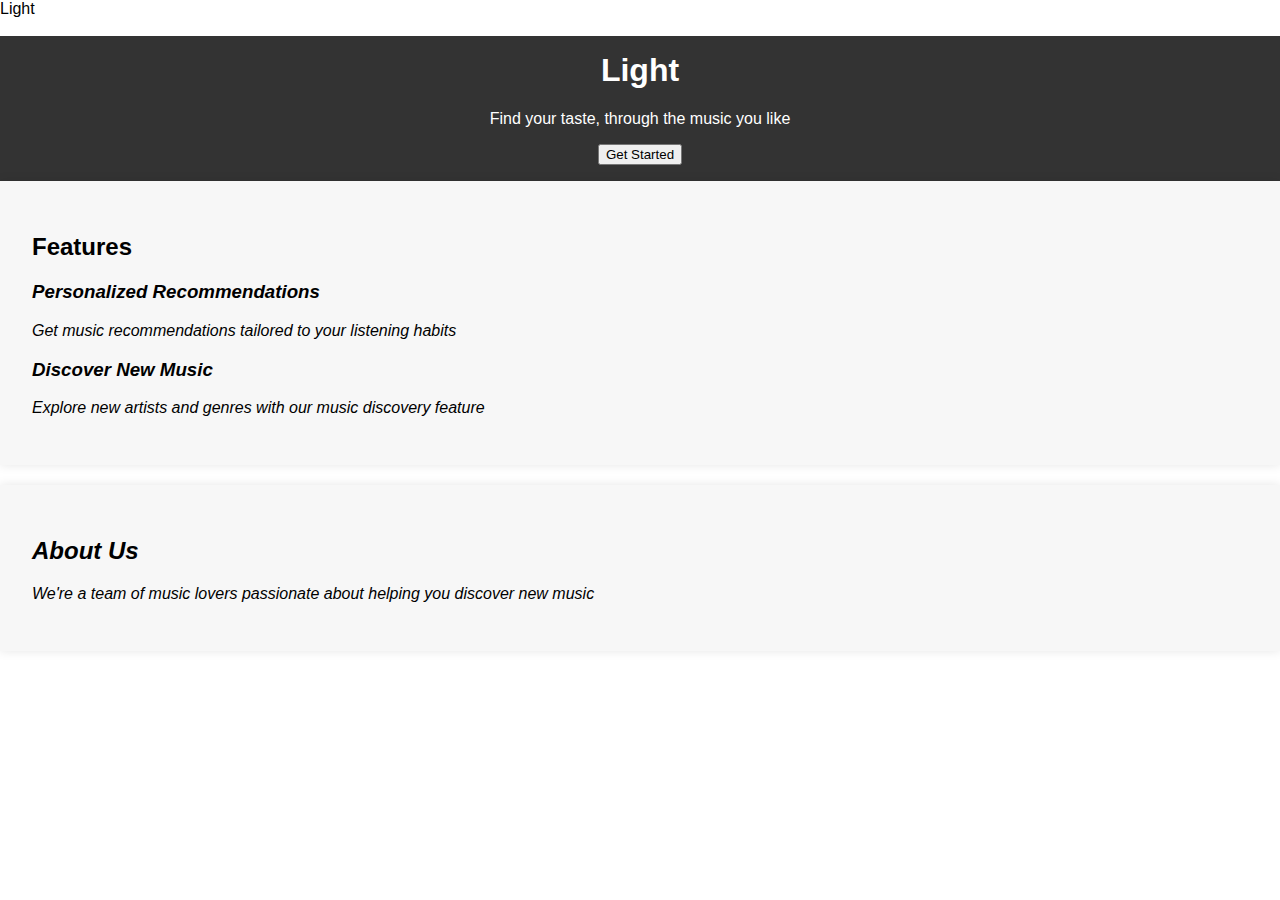
==== home.html @ eace311c "Create home.html" ====
<!DOCTYPE html>
<html lang="en">
<head>
    <meta charset="UTF-8">
    <meta name="viewport" content="width=device-width, initial-scale=1.0">
    <title>Light Home page</title>
    <link rel="stylesheet" href="styles.css">
</head>
<body>
    <nav>
        <div class="logo">Light</div>
        <ul>
            <li><a href="home.html">Home</a></li>
            <li><a href="signup.html">Sign Up</a></li>
        </ul>
    </nav>
    <header>
        <h1>Light</h1>
        <p>Find your taste, through the music you like</p>
        <a href="signup.html"><button>Get Started</button></a>
    </header>
    <section id="features">
        <h2>Features</h2>
        <div class="feature">
            <i class="fa fa-music"</i>
            <h3>Personalized Recommendations</h3>
            <p>Get music recommendations tailored to your listening habits</p>
        </div>
        <div class="feature">
            <h3>Discover New Music</h3>
            <p>Explore new artists and genres with our music discovery feature</p>
        </div>
    </section>
    <section id="about">
        <h2>About Us</h2>
        <p>We're a team of music lovers passionate about helping you discover new music</p>
    </section>
</body>
</html>
---- styles.css ----
body {
    font-family: Arial, sans-serif;
    margin: 0;
    padding: 0;
}

header {
    background-color: #333;
    color: #fff;
    padding: 1em;
    text-align: center;
}

nav ul {
    list-style: none;
    margin: 0;
    padding: 0;
    display: flex;
    justify-content: space-between;
}

nav li {
    margin-right: 20px;
}

nav a {
    color: #fff;
    text-decoration: none;
}

main {
    display: flex;
    flex-direction: column;
    align-items: center;
    padding: 2em;
}

section {
    background-color: #f7f7f7;
    padding: 2em;
    margin-bottom: 20px;
    box-shadow: 0 0 10px rgba(0, 0, 0, 0.1);
}

h1 {
    margin-top: 0;
}

form {
    display: flex;
    flex-direction: column;
    align-items: center;
}

label {
    margin-bottom: 10px;
}

input[type="text"], input[type="password"] {
    padding: 10px;
    margin-bottom: 20px;
    border: none;
    border-radius: 5px;
    box-shadow: 0 0 10px rgba(0, 0, 0, 0.1);
}

input[type="submit"] {
    background-color: #333;
    color: #fff;
    padding: 10px 20px;
    border: none;
    border-radius: 5px;
    cursor: pointer;
}

input[type="submit"]:hover {
    background-color: #444;
}
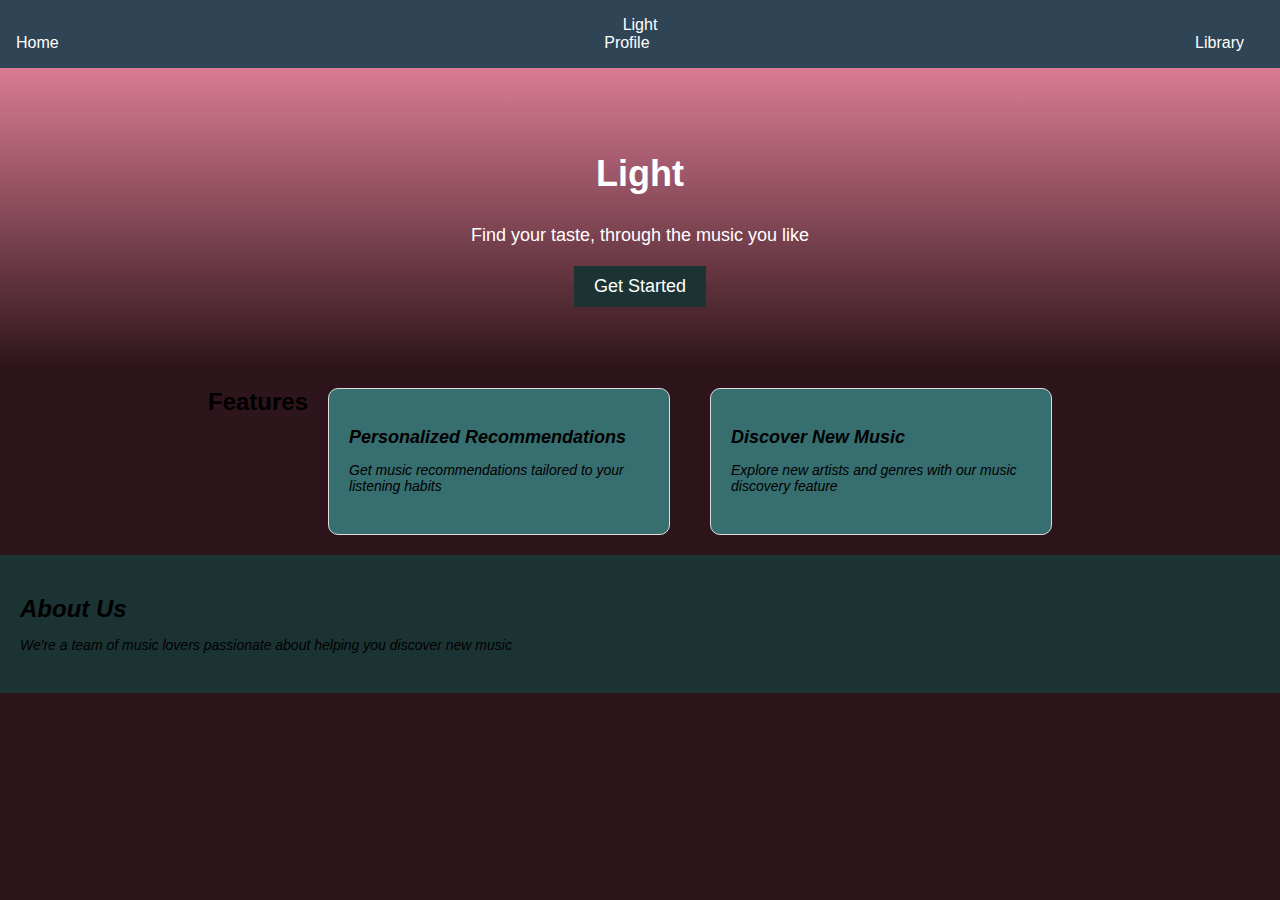
==== commit 50713caf: "Update home.html" ====
--- a/home.html
+++ b/home.html
@@ -4,20 +4,21 @@
     <meta charset="UTF-8">
     <meta name="viewport" content="width=device-width, initial-scale=1.0">
     <title>Light Home page</title>
-    <link rel="stylesheet" href="styles.css">
+    <link rel="stylesheet" href="style.css">
 </head>
 <body>
     <nav>
         <div class="logo">Light</div>
         <ul>
             <li><a href="home.html">Home</a></li>
-            <li><a href="signup.html">Sign Up</a></li>
+            <li><a href="profile.html">Profile</a></li>
+            <li><a href="library.html">Library</a></li>
         </ul>
     </nav>
     <header>
         <h1>Light</h1>
         <p>Find your taste, through the music you like</p>
-        <a href="signup.html"><button>Get Started</button></a>
+        <a href="library.html"><button>Get Started</button></a>
     </header>
     <section id="features">
         <h2>Features</h2>
--- a/style.css
+++ b/style.css
@@ -0,0 +1,125 @@
+body {
+	font-family: Arial, sans-serif;
+	margin: 0;
+	padding: 0;
+	background-color: #2E151B;
+}
+
+nav {
+	background-color: #2f4454;
+	color: #fff;
+	padding: 1em;
+	text-align: center;
+}
+
+nav ul {
+	list-style: none;
+	margin: 0;
+	padding: 0;
+	display: flex;
+	justify-content: space-between;
+}
+
+nav li {
+	margin-right: 20px;
+}
+
+nav a {
+	color: #fff;
+	text-decoration: none;
+}
+
+header {
+	background-image: linear-gradient(to bottom, #DA7B93, #2e151b);
+	background-size: 100% 300px;
+	background-position: 0% 100%;
+	height: 300px;
+	display: flex;
+	flex-direction: column;
+	justify-content: center;
+	align-items: center;
+	color: #fff;
+	width: 100%;
+}
+
+header h1 {
+	font-size: 36px;
+	margin-bottom: 10px;
+}
+
+header p {
+	font-size: 18px;
+	margin: 0 0 0 0;
+	margin-top: 20px;
+}
+
+header button {
+	background-color: #1c3334;
+	color: #fff;
+	border: none;
+	padding: 10px 20px;
+	font-size: 18px;
+	cursor: pointer;
+	margin-top: 20px;
+}
+
+#features {
+	display: flex;
+	flex-wrap: wrap;
+	justify-content: center;
+}
+
+.feature {
+	margin: 20px;
+	width: 300px;
+	background-color: #376e6f;
+	padding: 20px;
+	border: 1px solid #ddd;
+	border-radius: 10px;
+	box-shadow: 0 0 10px rgba(0, 0, 0, 0.1);
+}
+
+.feature img {
+	width: 50px;
+	height: 50px;
+	margin-bottom: 10px;
+}
+
+.feature h3 {
+	font-size: 18px;
+	margin-bottom: 10px;
+}
+
+.feature p {
+	font-size: 14px;
+	margin-bottom: 20px;
+}
+
+#about {
+	background-color: #1c3334;
+	padding: 20px;
+}
+
+#about h2 {
+	font-size: 24px;
+	margin-bottom: 10px;
+}
+
+#about p {
+	font-size: 14px;
+	margin-bottom: 20px;
+}
+
+#about img {
+	width: 100%;
+	height: 200px;
+	object-fit: cover;
+	border-radius: 10px;
+}
+
+footer {
+	background-color: #2E151B;
+	padding: 10px;
+	text-align: center;
+	color: #fff;
+}
